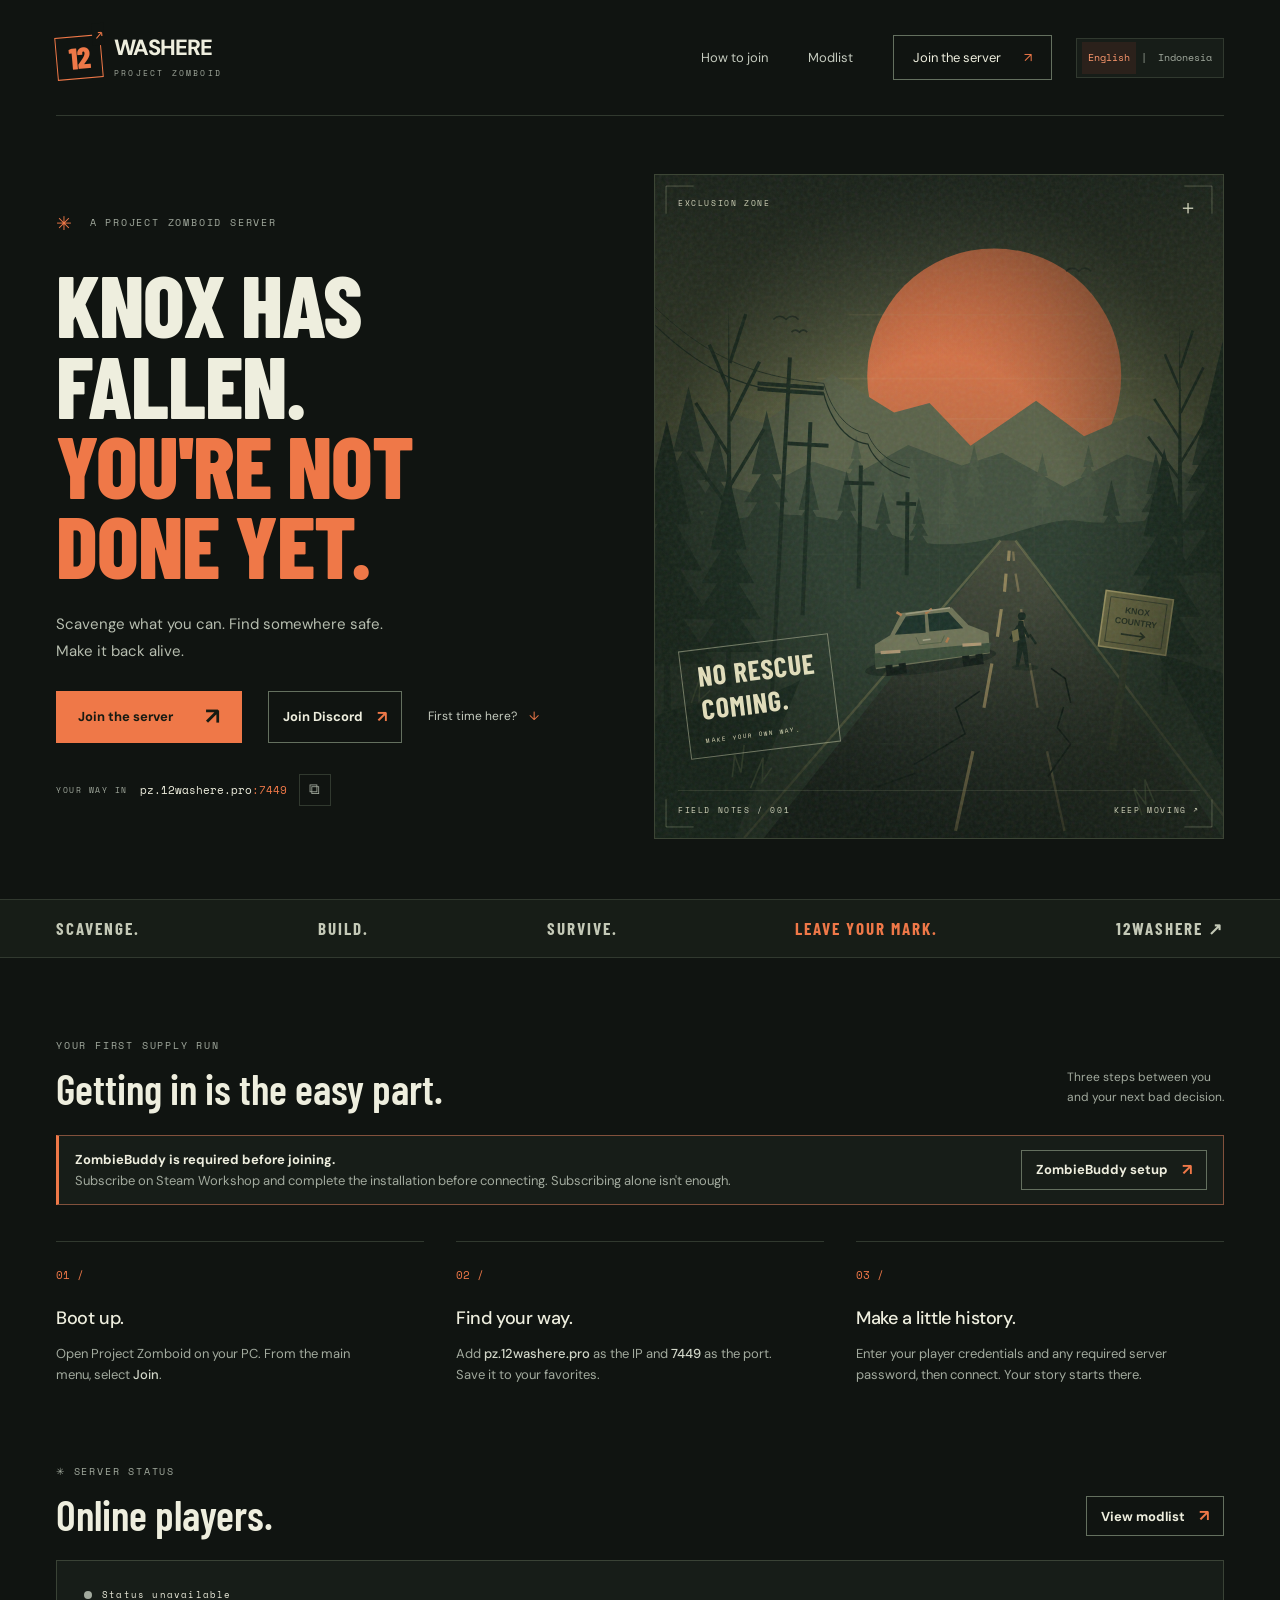
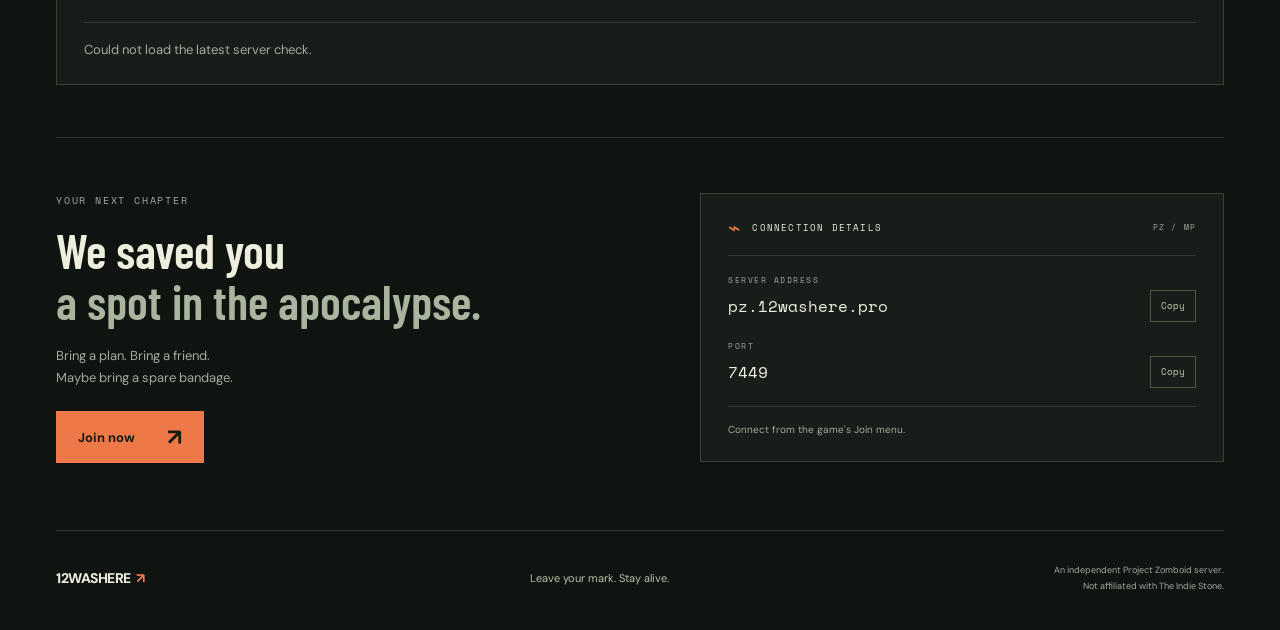
==== index.html @ 8112f7a2 "Add Discord invite to homepage" ====
<!doctype html>
<html lang="en">
<head>
  <meta charset="utf-8">
  <meta name="viewport" content="width=device-width, initial-scale=1">
  <meta name="theme-color" content="#101411">
  <meta name="description" content="Knox has fallen. You're not done yet. Find the mods and connection details for 12WASHERE, a Project Zomboid server.">
  <meta property="og:title" content="12WASHERE — Leave your mark. Stay alive.">
  <meta property="og:description" content="Your next Project Zomboid story starts here. Get the connection details and join us.">
  <meta property="og:type" content="website">
  <title>12WASHERE — Project Zomboid</title>
  <link rel="icon" href="assets/favicon.svg" type="image/svg+xml">
  <link rel="stylesheet" href="style.css?v=9">
  <script src="language.js?v=5" defer></script>
  <script src="script.js?v=3" defer></script>
  <script src="players.js?v=2" defer></script>
</head>
<body>
  <a class="skip-link" href="#main" data-i18n="skip">Skip to content</a>
  <header class="site-header">
    <div class="header wrap">
      <a class="brand" href="#" aria-label="12WASHERE home" data-i18n-aria="brandHome"><span class="brand-mark">12<span>↗</span></span><span>WASHERE<span class="brand-sub">PROJECT ZOMBOID</span></span></a>
      <div class="header-tools">
        <nav aria-label="Main navigation" data-i18n-aria="mainNav"><a class="nav-guide" href="#how-to-join" data-i18n="guideLink">How to join</a><a class="nav-mods" href="mods.html" data-i18n="modlist">Modlist</a><a class="nav-join" href="#connection" data-join data-i18n-html="join">Join the server <span aria-hidden="true">↗</span></a></nav>
        <div class="language-switch" role="group" aria-label="Site language" data-i18n-aria="languageLabel" hidden>
          <button type="button" lang="en" data-language="en" aria-pressed="true">English</button>
          <span aria-hidden="true">|</span>
          <button type="button" lang="id" data-language="id" aria-pressed="false">Indonesia</button>
        </div>
      </div>
    </div>
  </header>
  <main id="main">
    <section class="hero wrap" aria-labelledby="hero-title">
      <div class="hero-copy">
        <div class="eyebrow" data-i18n-html="serverEyebrow"><span class="cross" aria-hidden="true">✳</span> A PROJECT ZOMBOID SERVER</div>
        <h1 id="hero-title" data-i18n-html="heroTitle">KNOX HAS<br>FALLEN.<br><span>YOU'RE NOT<br>DONE YET.</span></h1>
        <p class="intro" data-i18n-html="heroIntro">Scavenge what you can. Find somewhere safe.<br>Make it back alive.</p>
        <div class="hero-actions">
          <a class="button primary" href="#connection" data-join data-i18n-html="join">Join the server <span aria-hidden="true">↗</span></a>
          <a class="button outline-button" href="https://discord.gg/3qPv6cNpSZ" data-i18n-html="joinDiscord">Join Discord <span aria-hidden="true">↗</span></a>
          <a class="text-link" href="#how-to-join" data-i18n-html="firstTime">First time here? <span aria-hidden="true">↓</span></a>
        </div>
        <div class="connection-mini"><span class="tiny-label" data-i18n="yourWay">YOUR WAY IN</span><code>pz.12washere.pro<span>:7449</span></code><button class="icon-button" type="button" data-copy="address" aria-label="Copy server address" data-i18n-aria="copyAddress" title="Copy server address" data-i18n-title="copyAddress">⧉</button></div>
      </div>
      <div class="hero-art">
        <img data-i18n-alt="artAlt" src="assets/last-road.svg" width="720" height="840" alt="Illustration of an abandoned forest highway beneath a burnt-orange sun, with an old car and a roadside survival sign.">
        <div class="art-top"><span data-i18n="artZone">EXCLUSION ZONE</span><span aria-hidden="true">＋</span></div>
        <div class="art-stamp"><span data-i18n-html="artRescue">NO RESCUE<br>COMING.</span><span class="stamp-small" data-i18n="artWay">MAKE YOUR OWN WAY.</span></div>
        <div class="art-bottom"><span data-i18n="artNotes">FIELD NOTES / 001</span><span data-i18n="artMove">KEEP MOVING ↗</span></div>
      </div>
    </section>
    <div class="ticker" aria-hidden="true"><div class="wrap"><span data-i18n="tickerScavenge">SCAVENGE.</span><span data-i18n="tickerBuild">BUILD.</span><span data-i18n="tickerSurvive">SURVIVE.</span><span class="ticker-accent" data-i18n="tickerMark">LEAVE YOUR MARK.</span><span>12WASHERE ↗</span></div></div>
    <section class="guide wrap" id="how-to-join" aria-labelledby="guide-title">
      <div class="section-heading"><div><p class="eyebrow" data-i18n="guideEyebrow">YOUR FIRST SUPPLY RUN</p><h2 id="guide-title" data-i18n="guideTitle">Getting in is the easy part.</h2></div><p data-i18n-html="guideIntro">Three steps between you<br>and your next bad decision.</p></div>
      <aside class="join-prerequisite" aria-labelledby="join-prerequisite-title">
        <div><p id="join-prerequisite-title" data-i18n="guideRequirement">ZombieBuddy is required before joining.</p><p data-i18n="guideRequirementNote">Subscribe on Steam Workshop and complete the installation before connecting. Subscribing alone isn't enough.</p></div>
        <a class="button outline-button" href="mods.html#zombiebuddy" data-i18n-html="guideSetupLink">ZombieBuddy setup <span aria-hidden="true">↗</span></a>
      </aside>
      <ol class="steps">
        <li><span class="step-number">01 /</span><h3 data-i18n="step1Title">Boot up.</h3><p data-i18n-html="step1">Open Project Zomboid on your PC. From the main menu, select <strong>Join</strong>.</p></li>
        <li><span class="step-number">02 /</span><h3 data-i18n="step2Title">Find your way.</h3><p><span data-i18n="step2Host">Add </span><strong>pz.12washere.pro</strong><span data-i18n="step2Port"> as the IP and </span><strong>7449</strong><span data-i18n="step2Save"> as the port. Save it to your favorites.</span></p></li>
        <li><span class="step-number">03 /</span><h3 data-i18n="step3Title">Make a little history.</h3><p data-i18n="step3">Enter your player credentials and any required server password, then connect. Your story starts there.</p></li>
      </ol>
    </section>
    <section class="roster wrap" aria-labelledby="roster-title">
      <div class="section-heading"><div><p class="eyebrow" data-i18n="statusEyebrow">✳ SERVER STATUS</p><h2 id="roster-title" data-i18n="rosterTitle">Online players.</h2></div><a class="button outline-button" href="mods.html" data-i18n-html="viewModlist">View modlist <span aria-hidden="true">↗</span></a></div>
      <div class="server-card roster-card">
        <div class="card-title"><span class="status-dot" id="player-status-dot" aria-hidden="true"></span> <span id="player-status">Checking server…</span><span class="protocol" id="player-count"></span></div>
        <p class="roster-message" id="player-message" role="status">Loading the latest player list.</p>
        <ul class="player-list" id="player-list" aria-label="Players online" data-i18n-aria="rosterTitle" hidden></ul>
        <p class="server-note" id="player-checked" hidden></p>
        <noscript><p class="roster-message">Enable JavaScript to see the latest player list.</p></noscript>
      </div>
    </section>
    <section class="connection wrap" id="connection" aria-labelledby="connection-title">
      <div class="connection-copy"><p class="eyebrow" data-i18n="connectionEyebrow">YOUR NEXT CHAPTER</p><h2 id="connection-title" data-i18n-html="connectionTitle">We saved you<br><span>a spot in the apocalypse.</span></h2><p data-i18n-html="connectionIntro">Bring a plan. Bring a friend.<br>Maybe bring a spare bandage.</p><a class="button primary" href="#connection" data-join data-i18n-html="joinNow">Join now <span aria-hidden="true">↗</span></a></div>
      <div class="server-card"><div class="card-title"><span aria-hidden="true">⌁</span> <span data-i18n="connectionDetails">CONNECTION DETAILS</span> <span class="protocol">PZ / MP</span></div><dl><div><dt data-i18n="serverAddress">SERVER ADDRESS</dt><dd><code>pz.12washere.pro</code><button class="small-copy" data-copy="host" aria-label="Copy server hostname" data-i18n-aria="copyHost" data-i18n="copy">Copy</button></dd></div><div><dt data-i18n="port">PORT</dt><dd><code>7449</code><button class="small-copy" data-copy="port" aria-label="Copy server port" data-i18n-aria="copyPort" data-i18n="copy">Copy</button></dd></div></dl><p class="server-note" data-i18n="connectNote">Connect from the game's Join menu.</p></div>
    </section>
  </main>
  <footer class="footer wrap"><a class="footer-brand" href="#">12WASHERE<span>↗</span></a><p data-i18n="footerMotto">Leave your mark. Stay alive.</p><span class="footer-note" data-i18n-html="footerNote">An independent Project Zomboid server.<br>Not affiliated with The Indie Stone.</span></footer>
  <dialog id="join-dialog" aria-labelledby="join-title" aria-describedby="join-description">
    <button class="dialog-close icon-button" type="button" aria-label="Close join instructions" data-i18n-aria="closeJoin">×</button><p class="eyebrow" data-i18n="dialogEyebrow">SEE YOU ON THE OTHER SIDE</p><h2 id="join-title" data-i18n="dialogTitle">Your way in.</h2><p id="join-description" data-i18n-html="dialogIntro">Open Project Zomboid, select <strong>Join</strong>, and add these details to your favorites.</p>
    <div class="dialog-fields"><div><span data-i18n="hostname">IP / HOSTNAME</span><code>pz.12washere.pro</code><button class="small-copy" data-copy="host" aria-label="Copy hostname from join instructions" data-i18n-aria="copyHost" data-i18n="copy">Copy</button></div><div><span data-i18n="port">PORT</span><code>7449</code><button class="small-copy" data-copy="port" aria-label="Copy port from join instructions" data-i18n-aria="copyPort" data-i18n="copy">Copy</button></div></div>
    <p class="dialog-status" role="status" aria-live="polite" aria-atomic="true"></p>
    <a class="button primary launch" href="steam://rungameid/108600" data-i18n-html="launch">Launch Project Zomboid <span aria-hidden="true">↗</span></a><p class="launch-note" data-i18n="launchNote">Requires Steam and Project Zomboid on this device. Launching opens the game; enter the server details in its Join menu.</p>
    <details><summary data-i18n="troubleTitle">Trouble connecting?</summary><p data-i18n="troubleText">Double-check the hostname and port above. Make sure your game version matches the server, and enter a server password if required.</p></details>
  </dialog>
  <div class="toast" id="toast" role="status" aria-live="polite" aria-atomic="true"></div>
</body>
</html>
---- style.css ----
@import url('https://fonts.googleapis.com/css2?family=Barlow+Condensed:wght@600;700;800&family=DM+Sans:wght@400;500;600;700&family=Space+Mono:wght@400;700&display=swap');

:root{color-scheme:dark;--bg:#101411;--panel:#171d18;--text:#eeeede;--muted:#a2aa9e;--line:#31392f;--accent:#ef7848;--mono:'Space Mono',monospace;--body:'DM Sans',Arial,sans-serif;--display:'Barlow Condensed','Arial Narrow',Impact,sans-serif}
*{box-sizing:border-box}html{scroll-behavior:smooth;scroll-padding-top:28px}body{margin:0;background:var(--bg);color:var(--text);font-family:var(--body);font-size:15px;line-height:1.65}a{color:inherit;text-decoration:none}button{font:inherit;cursor:pointer}button,a{-webkit-tap-highlight-color:transparent}button:focus-visible,a:focus-visible,summary:focus-visible{outline:2px solid var(--accent);outline-offset:5px}::selection{background:var(--accent);color:var(--bg)}.wrap{width:min(1240px,calc(100% - 112px));margin-inline:auto}.skip-link{position:fixed;left:20px;top:-100px;background:var(--accent);color:var(--bg);padding:12px;z-index:20}.skip-link:focus{top:12px}.header{height:116px;display:flex;justify-content:space-between;align-items:center;border-bottom:1px solid var(--line)}.brand{display:flex;gap:12px;align-items:center;font-size:22px;line-height:1.05;letter-spacing:-1px;font-weight:800}.brand-mark{border:1px solid var(--accent);height:43px;min-width:46px;display:flex;align-items:center;justify-content:center;color:var(--accent);font-family:var(--display);font-size:30px;transform:rotate(-5deg);position:relative}.brand-mark span{font:15px var(--mono);position:absolute;right:-5px;top:-12px;background:var(--bg);padding:0 2px}.brand-sub{display:block;font:8px var(--mono);letter-spacing:2.2px;color:var(--muted);margin-top:7px}.header nav{display:flex;align-items:center;gap:40px;font-size:13px}.nav-guide{color:#c5cbbf}.nav-join{border:1px solid #64705f;padding:11px 19px}.nav-join span{margin-left:20px;color:var(--accent)}.hero{display:grid;grid-template-columns:repeat(2,minmax(0,1fr));gap:28px;padding-block:58px 60px;align-items:center}.eyebrow{font:10px var(--mono);letter-spacing:1.8px;line-height:1.7;color:var(--muted);margin:0 0 24px}.cross{color:var(--accent);font-size:19px;vertical-align:middle;margin-right:8px}.hero h1{font:800 clamp(64px,6.8vw,100px)/.92 var(--display);letter-spacing:-1px;margin:0 0 27px}.hero h1 span{color:var(--accent)}.intro{color:#b6bdaf;line-height:1.8;margin-bottom:26px}.hero-actions{display:flex;align-items:center;gap:26px}.button{min-height:52px;display:inline-flex;align-items:center;justify-content:space-between;gap:32px;padding:13px 22px;font-size:13px;font-weight:700;transition:background .2s,transform .2s}.primary{background:var(--accent);color:#171a12}.primary:hover{background:#ff956b;transform:translateY(-2px)}.button span{font-size:23px;line-height:1}.text-link{font-size:12px;color:#c5cbbf}.text-link span{margin-left:9px;color:var(--accent)}.connection-mini{margin-top:31px;display:flex;align-items:center;gap:12px;flex-wrap:wrap}.tiny-label{font:8px var(--mono);letter-spacing:1.5px;color:var(--muted)}code{font-family:var(--mono)}.connection-mini code{font-size:11px}.connection-mini code span{color:var(--accent)}.icon-button{color:var(--muted);background:none;border:1px solid var(--line);width:32px;height:32px;line-height:1}.icon-button:hover{color:var(--accent);border-color:var(--accent)}.hero-art{width:100%;position:relative;isolation:isolate;border:1px solid #3c4535;aspect-ratio:6/7;overflow:hidden;background:#242b20}.hero-art img{height:100%;width:100%;display:block;object-fit:cover}.hero-art:after{content:'';position:absolute;inset:0;pointer-events:none;opacity:.17;background-image:url("data:image/svg+xml,%3Csvg viewBox='0 0 180 180' xmlns='http://www.w3.org/2000/svg'%3E%3Cfilter id='n'%3E%3CfeTurbulence type='fractalNoise' baseFrequency='.8' numOctaves='3' stitchTiles='stitch'/%3E%3C/filter%3E%3Cpath fill='%23fff' filter='url(%23n)' opacity='.55' d='M0 0h180v180H0z'/%3E%3C/svg%3E")}.art-top,.art-bottom{position:absolute;left:23px;right:23px;display:flex;justify-content:space-between;font:8px var(--mono);letter-spacing:1.6px;color:#d2d4bb}.art-top{top:22px}.art-top span:last-child{font-size:20px;line-height:1}.art-bottom{bottom:22px;border-top:1px solid #6a705847;padding-top:13px}.art-stamp{position:absolute;left:29px;bottom:88px;border:1px solid #e0dfbb70;padding:12px 16px;transform:rotate(-7deg);color:#e2debb}.art-stamp>span:first-child{font:700 28px/1 var(--display);letter-spacing:1px}.stamp-small{display:block;font:6px var(--mono);letter-spacing:1.3px;margin-top:8px}.ticker{border-block:1px solid var(--line);background:#171d17}.ticker>div{display:flex;justify-content:space-between;gap:20px;padding-block:18px;font:700 17px var(--display);letter-spacing:2px;color:#c4c9b7}.ticker-accent{color:var(--accent)}.guide{padding-block:79px 77px}.section-heading{display:flex;justify-content:space-between;align-items:flex-end;gap:30px}.section-heading .eyebrow{margin-bottom:12px}.section-heading h2,.connection h2{font:600 42px/1.06 var(--display);margin:0}.section-heading>p{color:var(--muted);font-size:12px;margin:0 0 3px}.steps{list-style:none;margin:36px 0 0;padding:0;display:grid;grid-template-columns:repeat(3,1fr);gap:32px}.steps li{border-top:1px solid var(--line);padding:20px 0 0}.step-number{color:var(--accent);font:11px var(--mono)}.steps h3{font-size:18px;letter-spacing:-.4px;margin:17px 0 9px;font-weight:500}.steps p{font-size:13px;color:var(--muted);max-width:320px;margin:0;overflow-wrap:anywhere}.steps strong{color:#d2d7c9;font-weight:500}.connection{padding-block:54px 67px;border-top:1px solid var(--line);display:grid;grid-template-columns:1.1fr 1fr;gap:68px;align-items:center}.connection .eyebrow{margin-bottom:16px}.connection h2{font-size:48px}.connection h2 span{color:#a9b59e}.connection-copy>p:not(.eyebrow){font-size:13px;color:var(--muted);margin-block:19px 23px}.server-card{background:var(--panel);border:1px solid #3a4336;padding:23px 27px}.card-title{font:9px var(--mono);letter-spacing:1.2px;display:flex;align-items:center;gap:10px;border-bottom:1px solid var(--line);padding-bottom:17px}.card-title>span:first-child{font-size:21px;color:var(--accent);line-height:1}.protocol{margin-left:auto;color:var(--muted);font-size:8px}.server-card dl{margin:0}.server-card dl>div{padding-top:18px}dt{font:8px var(--mono);letter-spacing:1.5px;color:var(--muted);margin-bottom:4px}dd{margin:0;display:flex;align-items:center;justify-content:space-between;gap:12px}dd code{font-size:16px;overflow-wrap:anywhere}.small-copy{border:1px solid #4c5945;color:#c8d2bc;background:transparent;padding:6px 10px;font:9px var(--mono);min-height:32px}.small-copy:hover{border-color:var(--accent);color:var(--accent)}.server-note{border-top:1px solid var(--line);padding-top:15px;color:var(--muted);font-size:10px;margin:18px 0 0}.footer{display:flex;align-items:center;justify-content:space-between;gap:24px;border-top:1px solid var(--line);padding-block:27px 32px}.footer-brand{font-size:14px;font-weight:800;letter-spacing:-.5px}.footer-brand span{color:var(--accent);margin-left:5px}.footer p{color:#b7c0ad;font-size:11px}.footer-note{color:var(--muted);font-size:9px;line-height:1.8;text-align:right}dialog{background:var(--panel);color:var(--text);border:1px solid #58614c;width:min(480px,calc(100% - 32px));padding:36px;max-height:calc(100dvh - 32px);overflow:auto}dialog::backdrop{background:#080c08d9;backdrop-filter:blur(7px)}body:has(dialog[open]){overflow:hidden}.dialog-close{position:absolute;right:15px;top:15px;font-size:24px}.dialog-close:focus{outline-offset:2px}dialog .eyebrow{font-size:8px;padding-right:18px;margin-top:10px;margin-bottom:16px}dialog h2{font:700 48px/.98 var(--display);margin:0 0 18px}dialog>p:not(.eyebrow){color:var(--muted);font-size:13px}.dialog-fields{border-block:1px solid var(--line);margin-block:24px}.dialog-fields>div{display:grid;grid-template-columns:1fr auto;gap:4px 12px;padding-block:14px}.dialog-fields>div+div{border-top:1px solid var(--line)}.dialog-fields span{font:8px var(--mono);letter-spacing:1.4px;color:var(--muted)}.dialog-fields code{font-size:14px;grid-column:1;overflow-wrap:anywhere}.dialog-fields button{grid-column:2;grid-row:1 / span 2}.launch{width:100%;gap:12px}.launch-note{font-size:10px!important;line-height:1.7}details{font-size:12px;color:var(--muted);margin-top:20px}summary{cursor:pointer;color:#c7cfbd;padding:9px 0}details p{margin:8px 0 12px}.toast{position:fixed;bottom:24px;left:50%;transform:translate(-50%,18px);opacity:0;visibility:hidden;background:#e4e8d6;color:#172016;border:1px solid #aab89d;padding:13px 20px;font:11px var(--mono);z-index:30;transition:opacity .2s,transform .2s;max-width:calc(100% - 32px);text-align:center;pointer-events:none}.toast.visible{visibility:visible;transform:translate(-50%,0);opacity:1}
.dialog-status:empty{display:none}.dialog-status{color:var(--accent)!important;font:10px/1.7 var(--mono)!important;overflow-wrap:anywhere;margin:0 0 16px}
@media(min-width:1500px){.hero h1{font-size:108px}.hero{gap:70px}}
@media(max-width:1000px){.wrap{width:calc(100% - 64px)}.header{height:96px}.hero{gap:24px;padding-block:40px}.hero h1{font-size:clamp(62px,7.9vw,90px)}.hero-actions{gap:15px;flex-wrap:wrap}.hero-art{aspect-ratio:3/4;align-self:stretch}.intro{font-size:13px}.connection-mini{gap:8px;margin-top:22px}.tiny-label{width:100%}.connection{gap:35px}.connection h2{font-size:42px}.server-card{padding:20px}dd code{font-size:14px}.art-stamp{left:20px;bottom:70px}.art-stamp>span:first-child{font-size:23px}.section-heading h2{font-size:36px}}
@media(max-width:680px){.wrap{width:calc(100% - 40px)}.header{height:83px}.brand{font-size:18px;gap:9px}.brand-mark{height:35px;min-width:37px;font-size:25px}.brand-sub{font-size:6px;letter-spacing:1.8px}.header nav{gap:12px}.nav-guide{display:none}.nav-join{padding:9px 11px;font-size:10px}.nav-join span{margin-left:9px}.hero{grid-template-columns:1fr;padding-block:35px;gap:32px}.hero .eyebrow{margin-bottom:22px;font-size:8px}.hero h1{font-size:clamp(70px,15vw,100px);letter-spacing:-.6px;margin-bottom:22px}.intro{font-size:14px}.hero-actions{gap:23px}.hero-art{aspect-ratio:6/5;max-height:420px}.hero-art img{object-position:center 53%}.connection-mini{margin-top:24px;gap:12px}.tiny-label{width:auto}.connection-mini code{font-size:10px}.art-top,.art-bottom{left:19px;right:19px;font-size:7px}.art-stamp{bottom:65px}.ticker>div{padding-block:15px;gap:14px;flex-wrap:wrap;justify-content:center;font-size:13px;letter-spacing:1.5px}.ticker>div>span:last-child{display:none}.guide{padding-block:45px}.section-heading{align-items:start;flex-direction:column;gap:15px}.section-heading h2{font-size:34px}.section-heading>p br{display:none}.steps{grid-template-columns:1fr;gap:23px;margin-top:27px}.steps li{display:grid;grid-template-columns:40px 1fr;column-gap:14px;padding-top:20px}.step-number{grid-column:1;grid-row:1 / span 2;padding-top:4px}.steps h3{grid-column:2;margin:0 0 8px}.steps p{grid-column:2;max-width:none}.connection{grid-template-columns:1fr;padding-block:37px 42px;gap:30px}.connection h2{font-size:42px}.server-card{padding:22px}.footer{flex-wrap:wrap;gap:5px 20px;padding-block:24px}.footer p{margin-left:auto}.footer-note{flex-basis:100%;text-align:left;margin-top:10px;font-size:8px}.footer-note br{display:none}.footer-note br:after{content:' '}dialog{padding:27px 23px}dialog .eyebrow{letter-spacing:1px}.dialog-fields code{font-size:13px}.button{min-height:50px}}
@media(prefers-reduced-motion:reduce){html{scroll-behavior:auto}*,*:before,*:after{transition:none!important;animation:none!important}}

/* Server roster and Workshop field guide */
.nav-mods{color:#c5cbbf}.nav-mods[aria-current=page],.nav-mods:hover{color:var(--accent)}
.outline-button{border:1px solid #64705f;color:var(--text);min-height:40px;gap:14px;padding:8px 14px}.outline-button:hover{border-color:var(--accent);color:var(--accent)}.outline-button span{font-size:16px;color:var(--accent)}
.hero-actions .outline-button{min-height:52px}
@media(max-width:1000px){
  .hero-actions .button{gap:10px;padding-inline:12px}
}
@media(max-width:680px){
  .hero-actions{gap:12px}
  .hero-actions .outline-button{min-height:50px}
}
.roster{padding-block:0 52px}.roster-card{margin-top:24px}.roster-card .card-title{min-height:39px}.roster-card .protocol{font-size:11px}
.roster-card .status-dot{display:inline-block;width:8px;height:8px;border-radius:50%;background:var(--muted)}.roster-card .status-dot[data-state=online]{background:#a6c18b}.roster-card .status-dot[data-state=unreachable]{background:var(--accent)}
.roster-message{margin:16px 0 0;color:var(--muted);font-size:13px}.player-list{list-style:none;margin:16px 0 0;padding:0;display:flex;flex-wrap:wrap;gap:8px}.player-list li{border:1px solid var(--line);padding:5px 11px;overflow-wrap:anywhere;font:11px/1.6 var(--mono);max-width:100%}
.mod-page{padding-block:52px 72px}.mod-intro{padding-bottom:34px}.mod-intro .eyebrow{margin-bottom:12px}.mod-intro h1{margin:0;font:800 clamp(54px,8.5vw,100px)/.92 var(--display);letter-spacing:-1px}.mod-intro h1 span{color:var(--accent)}.mod-intro>p:last-child{margin:15px 0 0;color:var(--muted)}
.required-card{background:var(--panel);border:1px solid #82513c;border-left:4px solid var(--accent);padding:20px 26px 22px}.required-card .card-title{color:var(--accent)}.required-card h2{font:700 clamp(33px,5vw,46px)/1 var(--display);margin:20px 0 10px}.required-card p{margin:0;color:var(--muted)}.required-card strong{color:var(--text)}
.setup-steps{margin:18px 0 0;padding-left:23px}.setup-steps li{padding-block:8px;border-top:1px solid var(--line);color:#c5cbbf}.setup-steps li::marker{color:var(--accent);font-family:var(--mono)}.setup-steps li>span{display:inline-block;padding-right:12px}.setup-steps .button{margin-block:4px}.required-card .setup-note{font-size:12px;margin-top:9px}
.catalog{margin-top:50px}.mod-search{margin:22px 0 14px;display:flex;gap:12px;align-items:center}.mod-search label{font:10px var(--mono);text-transform:uppercase;color:var(--muted);letter-spacing:1px}.mod-search input{font:inherit;color:var(--text);background:var(--panel);border:1px solid var(--line);padding:9px 12px;max-width:100%;width:330px}.mod-search input:focus-visible{outline:1px solid var(--accent);outline-offset:2px}
.mod-grid{list-style:none;margin:0;padding:0;display:grid;grid-template-columns:repeat(2,minmax(0,1fr));gap:8px}.mod-card{background:var(--panel);border:1px solid var(--line);padding:11px 13px;display:flex;align-items:center;justify-content:space-between;gap:12px}.mod-card h3{margin:0;font-size:13px;font-weight:600;line-height:1.35;overflow-wrap:anywhere}.workshop-link{display:inline-flex;align-items:center;white-space:nowrap;flex-shrink:0}.mod-card[hidden],.mod-search[hidden],.player-list[hidden]{display:none}
@media(max-width:680px){.header .nav-mods{font-size:11px}.roster{padding-bottom:36px}.roster .section-heading{gap:12px}.roster .section-heading h2{font-size:34px}.roster .outline-button{font-size:11px;gap:6px;white-space:nowrap;padding:7px 9px}.mod-page{padding-block:34px 48px}.required-card{padding:16px}.mod-grid{grid-template-columns:1fr}.mod-search{align-items:stretch;flex-direction:column;gap:7px}.setup-steps li>span{padding-right:0}}

/* Language selector */
.header-tools{display:flex;align-items:center;gap:24px}
.language-switch{display:flex;align-items:center;gap:5px;background:var(--panel);border:1px solid var(--line);padding:3px 5px;color:var(--muted);white-space:nowrap;font:10px/1 var(--mono)}
.language-switch[hidden]{display:none}
.language-switch button{border:0;background:none;color:var(--muted);padding:8px 6px;min-height:32px;font:inherit}
.language-switch button:hover{color:var(--text)}.language-switch button[aria-pressed=true]{background:#2b211b;color:#ff996e}
@media(max-width:900px){.header-tools{display:grid;justify-items:end;gap:6px}.header-tools nav{gap:16px}.language-switch button{padding-block:5px;min-height:28px}}
@media(max-width:680px){.header:has(.language-switch:not([hidden])){height:104px}.header-tools nav{gap:8px}.language-switch{gap:3px}}

/* Required setup in the joining guide */
.join-prerequisite{margin-top:24px;padding:13px 16px;border:1px solid #82513c;border-left:3px solid var(--accent);background:var(--panel);display:flex;align-items:center;justify-content:space-between;flex-wrap:wrap;gap:10px 20px}
.join-prerequisite p{margin:0;color:var(--muted);font-size:13px}.join-prerequisite #join-prerequisite-title{font-weight:700;color:var(--text)}
.setup-actions{display:inline-flex;flex-wrap:wrap;gap:0 8px;max-width:100%}

/* Workshop filters and preview cards */
.mod-categories{display:flex;flex-wrap:wrap;gap:7px;margin:0 0 16px}.mod-categories[hidden]{display:none}
.mod-filter-button{display:inline-flex;align-items:center;gap:8px;min-height:36px;padding:6px 10px;border:1px solid var(--line);background:var(--panel);color:var(--text);font:11px/1.3 var(--body)}
.mod-filter-button:hover,.mod-filter-button[aria-pressed=true]{border-color:var(--accent);color:#ff996e}.mod-filter-button[aria-pressed=true]{background:#2b211b}
.mod-filter-count{color:var(--muted);font:9px var(--mono)}.mod-empty{margin:14px 0;color:var(--muted);font-size:13px}
.mod-card{display:grid;grid-template-columns:64px minmax(0,1fr) auto;gap:10px}.mod-card[hidden]{display:none}
.mod-thumb{display:block;width:100%;aspect-ratio:1;overflow:hidden;background:#20271f url('assets/favicon.svg') center/24px no-repeat;border:1px solid var(--line)}
.mod-thumb.has-preview{background-image:none}.mod-thumb img{display:block;width:100%;height:100%;object-fit:contain}
.mod-card-category{margin:4px 0 0;color:var(--muted);font:9px/1.4 var(--mono);overflow-wrap:anywhere}
@media(max-width:680px){.mod-card{grid-template-columns:46px minmax(0,1fr) auto;gap:8px;padding:9px}.mod-card .workshop-link{padding-inline:7px}}

/* Keep navigation and catalog controls available while scrolling. */
:root{--site-header-height:116px;scroll-padding-top:calc(var(--site-header-height) + 12px)}
.site-header{position:sticky;top:0;z-index:10;background:var(--bg)}
.site-header .header{height:var(--site-header-height)}
.mod-toolbar{position:sticky;top:var(--site-header-height);z-index:5;background:var(--bg);padding-block:12px 10px;border-bottom:1px solid var(--line);margin:10px 0 12px}
.mod-toolbar .mod-search{margin:0 0 8px}.mod-toolbar .mod-categories{margin:0}
@media(max-width:1000px){:root{--site-header-height:96px}}
@media(max-width:680px){
  :root{--site-header-height:104px}
  .mod-toolbar .mod-categories{flex-wrap:nowrap;overflow-x:auto;overscroll-behavior-inline:contain;scrollbar-width:thin;scrollbar-color:#46513d transparent;padding:3px 1px 6px}
  .mod-toolbar .mod-filter-button{flex-shrink:0}.mod-toolbar .mod-filter-button:focus-visible{outline-offset:-2px}
}
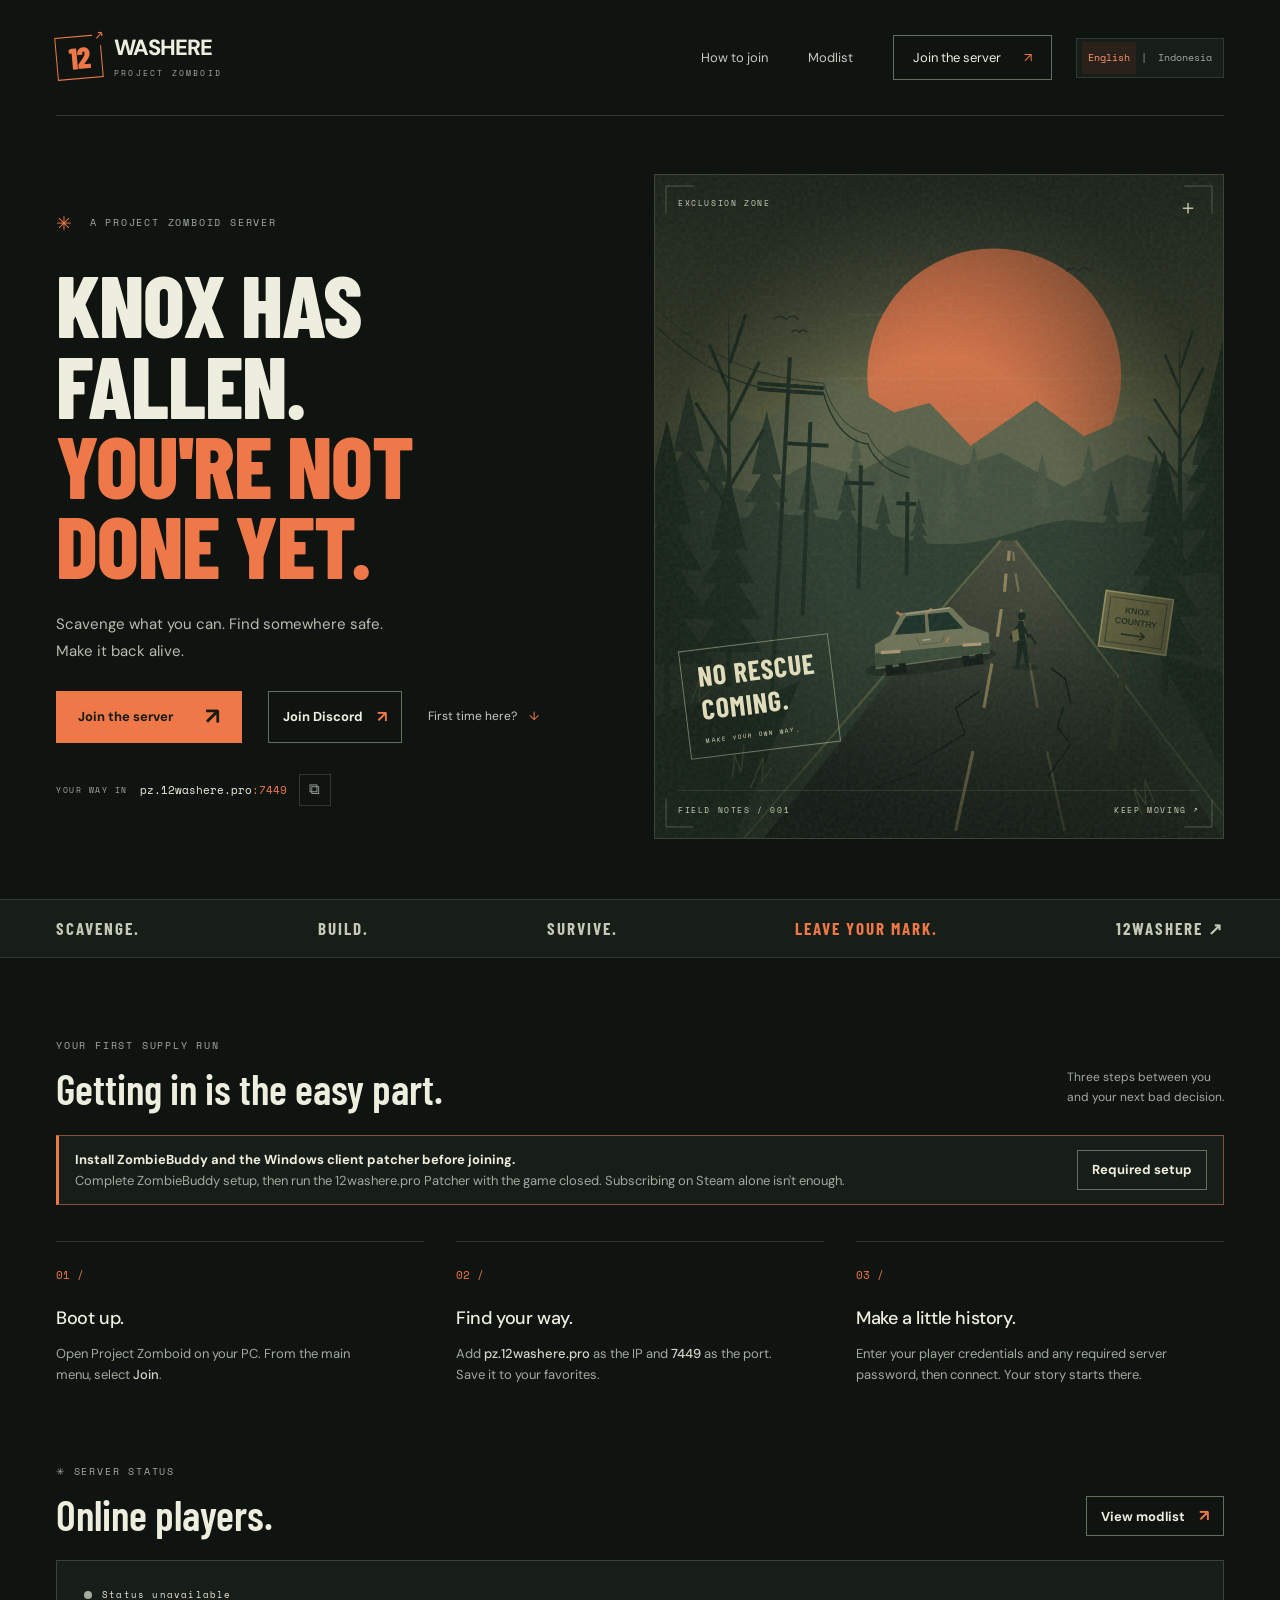
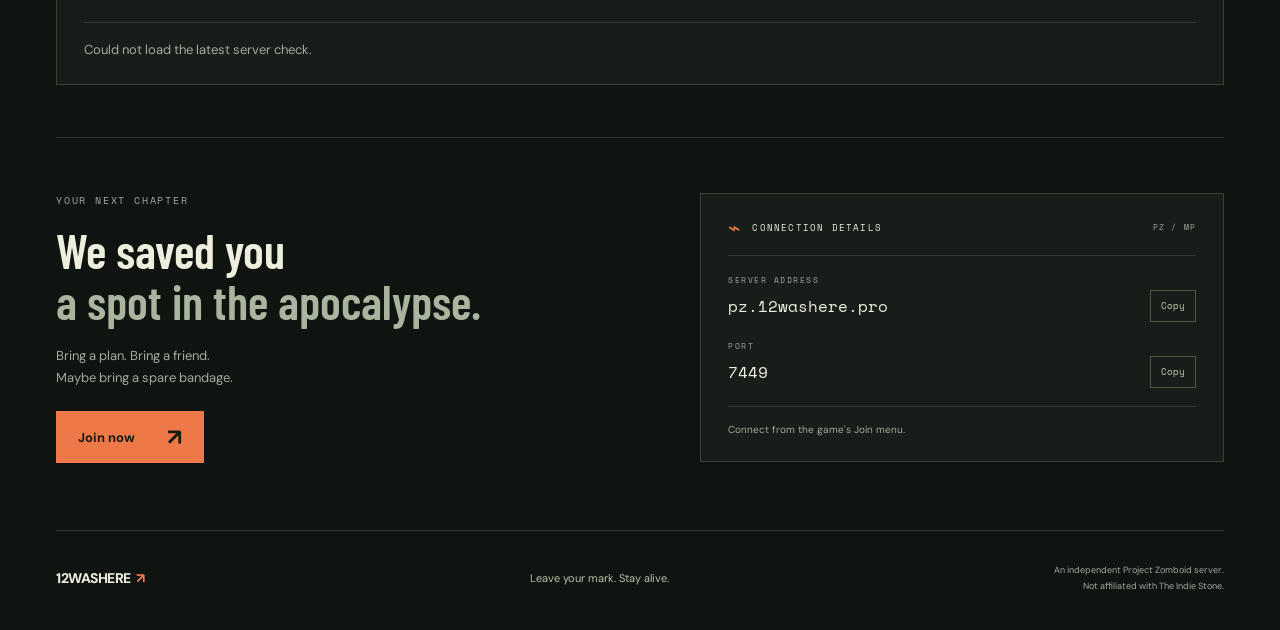
==== commit fa04c10f: "Publish Windows client patcher and required setup instructions" ====
--- a/index.html
+++ b/index.html
@@ -10,8 +10,8 @@
   <meta property="og:type" content="website">
   <title>12WASHERE — Project Zomboid</title>
   <link rel="icon" href="assets/favicon.svg" type="image/svg+xml">
-  <link rel="stylesheet" href="style.css?v=9">
-  <script src="language.js?v=5" defer></script>
+  <link rel="stylesheet" href="style.css?v=10">
+  <script src="language.js?v=6" defer></script>
   <script src="script.js?v=3" defer></script>
   <script src="players.js?v=2" defer></script>
 </head>
@@ -54,8 +54,8 @@
     <section class="guide wrap" id="how-to-join" aria-labelledby="guide-title">
       <div class="section-heading"><div><p class="eyebrow" data-i18n="guideEyebrow">YOUR FIRST SUPPLY RUN</p><h2 id="guide-title" data-i18n="guideTitle">Getting in is the easy part.</h2></div><p data-i18n-html="guideIntro">Three steps between you<br>and your next bad decision.</p></div>
       <aside class="join-prerequisite" aria-labelledby="join-prerequisite-title">
-        <div><p id="join-prerequisite-title" data-i18n="guideRequirement">ZombieBuddy is required before joining.</p><p data-i18n="guideRequirementNote">Subscribe on Steam Workshop and complete the installation before connecting. Subscribing alone isn't enough.</p></div>
-        <a class="button outline-button" href="mods.html#zombiebuddy" data-i18n-html="guideSetupLink">ZombieBuddy setup <span aria-hidden="true">↗</span></a>
+        <div><p id="join-prerequisite-title" data-i18n="guideRequirement">Install ZombieBuddy and the Windows client patcher before joining.</p><p data-i18n="guideRequirementNote">Complete ZombieBuddy setup, then run the 12washere.pro Patcher with the game closed. Subscribing on Steam alone isn't enough.</p></div>
+        <a class="button outline-button" href="mods.html#zombiebuddy" data-i18n-html="guideSetupLink">Required setup</a>
       </aside>
       <ol class="steps">
         <li><span class="step-number">01 /</span><h3 data-i18n="step1Title">Boot up.</h3><p data-i18n-html="step1">Open Project Zomboid on your PC. From the main menu, select <strong>Join</strong>.</p></li>
--- a/style.css
+++ b/style.css
@@ -55,6 +55,7 @@
 @media(max-width:680px){.mod-card{grid-template-columns:46px minmax(0,1fr) auto;gap:8px;padding:9px}.mod-card .workshop-link{padding-inline:7px}}
 
 /* Keep navigation and catalog controls available while scrolling. */
+.setup-steps .patcher-step{margin-top:12px;padding:18px;border:1px solid #82513c;background:#20251d}.patcher-heading{display:flex;align-items:center;justify-content:space-between;flex-wrap:wrap;gap:8px;margin-bottom:10px}.patcher-heading>strong{font-size:18px}.patcher-platform{font:11px var(--mono);color:var(--muted)}.required-card .patcher-step p{font-size:14px;line-height:1.7}.required-card .patcher-includes{margin:10px 0 12px}.required-card .patcher-warning{margin-top:10px;color:#ffae8b}.patcher-extras a{text-decoration:underline;text-underline-offset:3px}.patcher-extras a:hover{color:var(--accent)}.patcher-step .setup-actions{gap:8px}.patcher-step .primary{min-height:44px}
 :root{--site-header-height:116px;scroll-padding-top:calc(var(--site-header-height) + 12px)}
 .site-header{position:sticky;top:0;z-index:10;background:var(--bg)}
 .site-header .header{height:var(--site-header-height)}
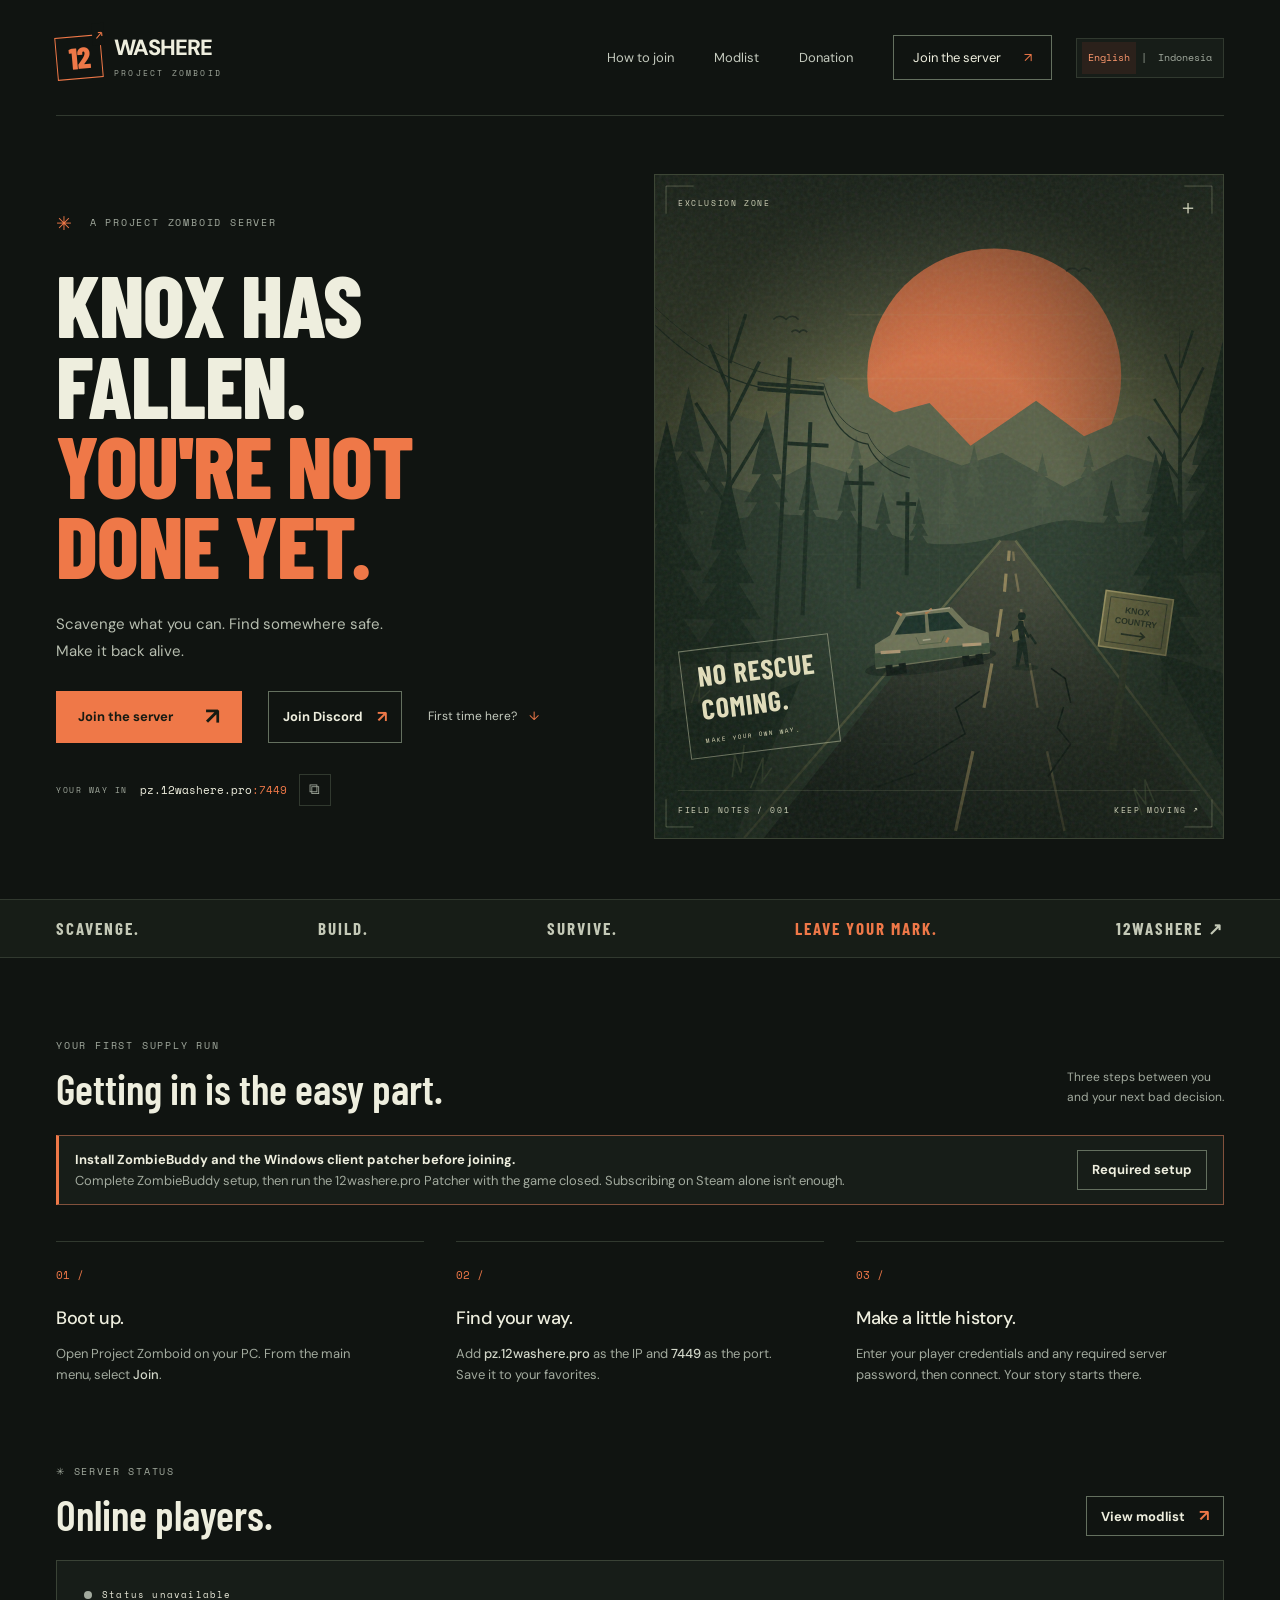
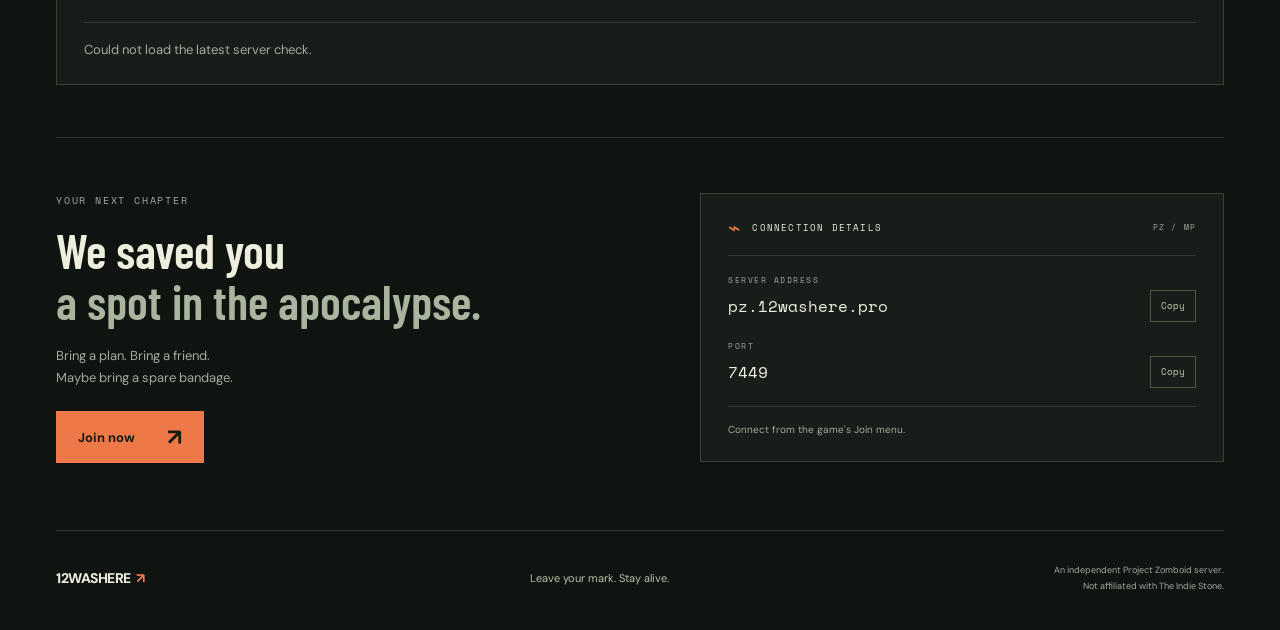
==== commit 2179fad8: "Add donation page with Saweria actions and donation updates" ====
--- a/index.html
+++ b/index.html
@@ -10,8 +10,8 @@
   <meta property="og:type" content="website">
   <title>12WASHERE — Project Zomboid</title>
   <link rel="icon" href="assets/favicon.svg" type="image/svg+xml">
-  <link rel="stylesheet" href="style.css?v=10">
-  <script src="language.js?v=6" defer></script>
+  <link rel="stylesheet" href="style.css?v=11">
+  <script src="language.js?v=8" defer></script>
   <script src="script.js?v=3" defer></script>
   <script src="players.js?v=2" defer></script>
 </head>
@@ -21,7 +21,7 @@
     <div class="header wrap">
       <a class="brand" href="#" aria-label="12WASHERE home" data-i18n-aria="brandHome"><span class="brand-mark">12<span>↗</span></span><span>WASHERE<span class="brand-sub">PROJECT ZOMBOID</span></span></a>
       <div class="header-tools">
-        <nav aria-label="Main navigation" data-i18n-aria="mainNav"><a class="nav-guide" href="#how-to-join" data-i18n="guideLink">How to join</a><a class="nav-mods" href="mods.html" data-i18n="modlist">Modlist</a><a class="nav-join" href="#connection" data-join data-i18n-html="join">Join the server <span aria-hidden="true">↗</span></a></nav>
+        <nav aria-label="Main navigation" data-i18n-aria="mainNav"><a class="nav-guide" href="#how-to-join" data-i18n="guideLink">How to join</a><a class="nav-mods" href="mods.html" data-i18n="modlist">Modlist</a><a class="nav-donation" href="donation.html" data-i18n="donation">Donation</a><a class="nav-join" href="#connection" data-join data-i18n-html="join">Join the server <span aria-hidden="true">↗</span></a></nav>
         <div class="language-switch" role="group" aria-label="Site language" data-i18n-aria="languageLabel" hidden>
           <button type="button" lang="en" data-language="en" aria-pressed="true">English</button>
           <span aria-hidden="true">|</span>
--- a/style.css
+++ b/style.css
@@ -30,13 +30,14 @@
 @media(max-width:680px){.header .nav-mods{font-size:11px}.roster{padding-bottom:36px}.roster .section-heading{gap:12px}.roster .section-heading h2{font-size:34px}.roster .outline-button{font-size:11px;gap:6px;white-space:nowrap;padding:7px 9px}.mod-page{padding-block:34px 48px}.required-card{padding:16px}.mod-grid{grid-template-columns:1fr}.mod-search{align-items:stretch;flex-direction:column;gap:7px}.setup-steps li>span{padding-right:0}}
 
 /* Language selector */
+.nav-donation{color:#c5cbbf}.nav-donation[aria-current=page],.nav-donation:hover{color:var(--accent)}
 .header-tools{display:flex;align-items:center;gap:24px}
 .language-switch{display:flex;align-items:center;gap:5px;background:var(--panel);border:1px solid var(--line);padding:3px 5px;color:var(--muted);white-space:nowrap;font:10px/1 var(--mono)}
 .language-switch[hidden]{display:none}
 .language-switch button{border:0;background:none;color:var(--muted);padding:8px 6px;min-height:32px;font:inherit}
 .language-switch button:hover{color:var(--text)}.language-switch button[aria-pressed=true]{background:#2b211b;color:#ff996e}
 @media(max-width:900px){.header-tools{display:grid;justify-items:end;gap:6px}.header-tools nav{gap:16px}.language-switch button{padding-block:5px;min-height:28px}}
-@media(max-width:680px){.header:has(.language-switch:not([hidden])){height:104px}.header-tools nav{gap:8px}.language-switch{gap:3px}}
+@media(max-width:680px){.header:has(.language-switch:not([hidden])){height:var(--site-header-height)}.header-tools nav{gap:8px}.language-switch{gap:3px}}
 
 /* Required setup in the joining guide */
 .join-prerequisite{margin-top:24px;padding:13px 16px;border:1px solid #82513c;border-left:3px solid var(--accent);background:var(--panel);display:flex;align-items:center;justify-content:space-between;flex-wrap:wrap;gap:10px 20px}
@@ -63,7 +64,8 @@
 .mod-toolbar .mod-search{margin:0 0 8px}.mod-toolbar .mod-categories{margin:0}
 @media(max-width:1000px){:root{--site-header-height:96px}}
 @media(max-width:680px){
-  :root{--site-header-height:104px}
+  :root{--site-header-height:130px}
+  .header{gap:12px}.header-tools{min-width:0}.header-tools nav{flex-wrap:wrap;justify-content:flex-end;gap:6px 10px}.header .nav-donation{font-size:11px}.nav-join{white-space:nowrap}
   .mod-toolbar .mod-categories{flex-wrap:nowrap;overflow-x:auto;overscroll-behavior-inline:contain;scrollbar-width:thin;scrollbar-color:#46513d transparent;padding:3px 1px 6px}
   .mod-toolbar .mod-filter-button{flex-shrink:0}.mod-toolbar .mod-filter-button:focus-visible{outline-offset:-2px}
 }
